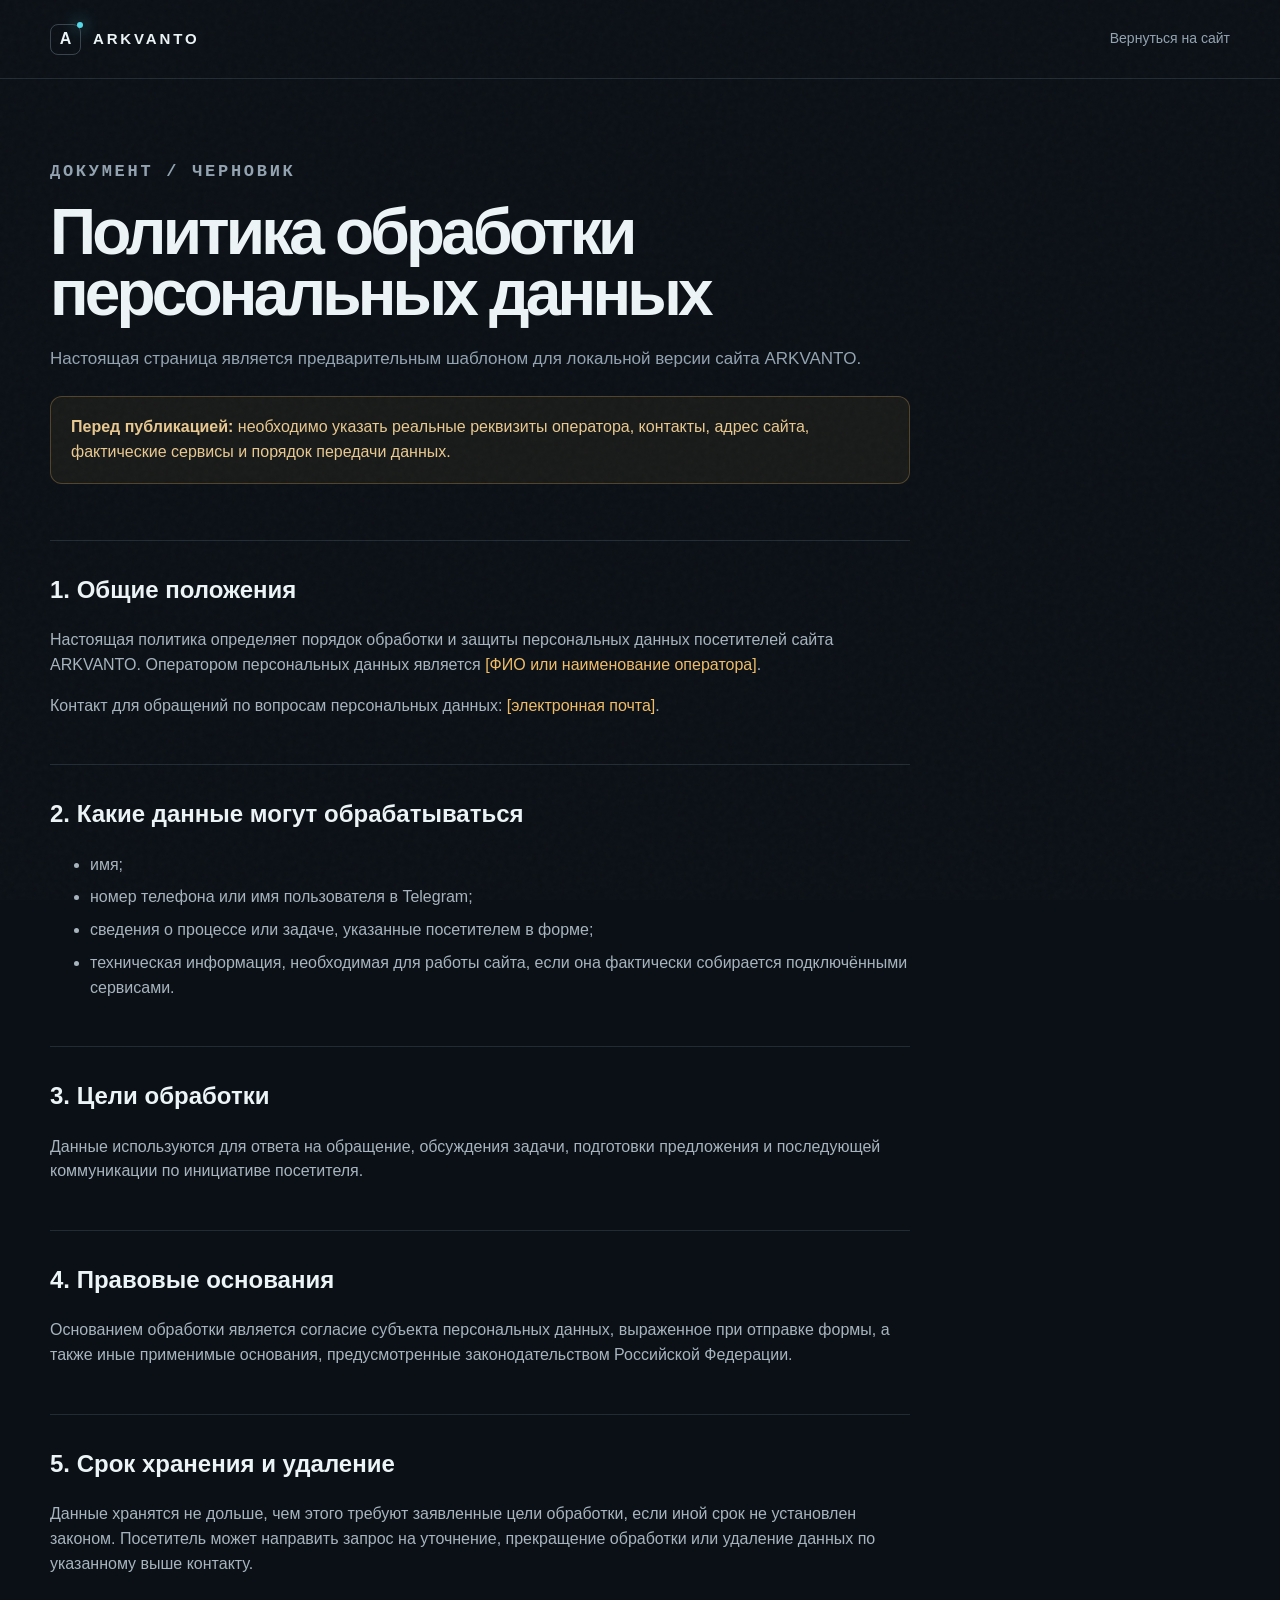
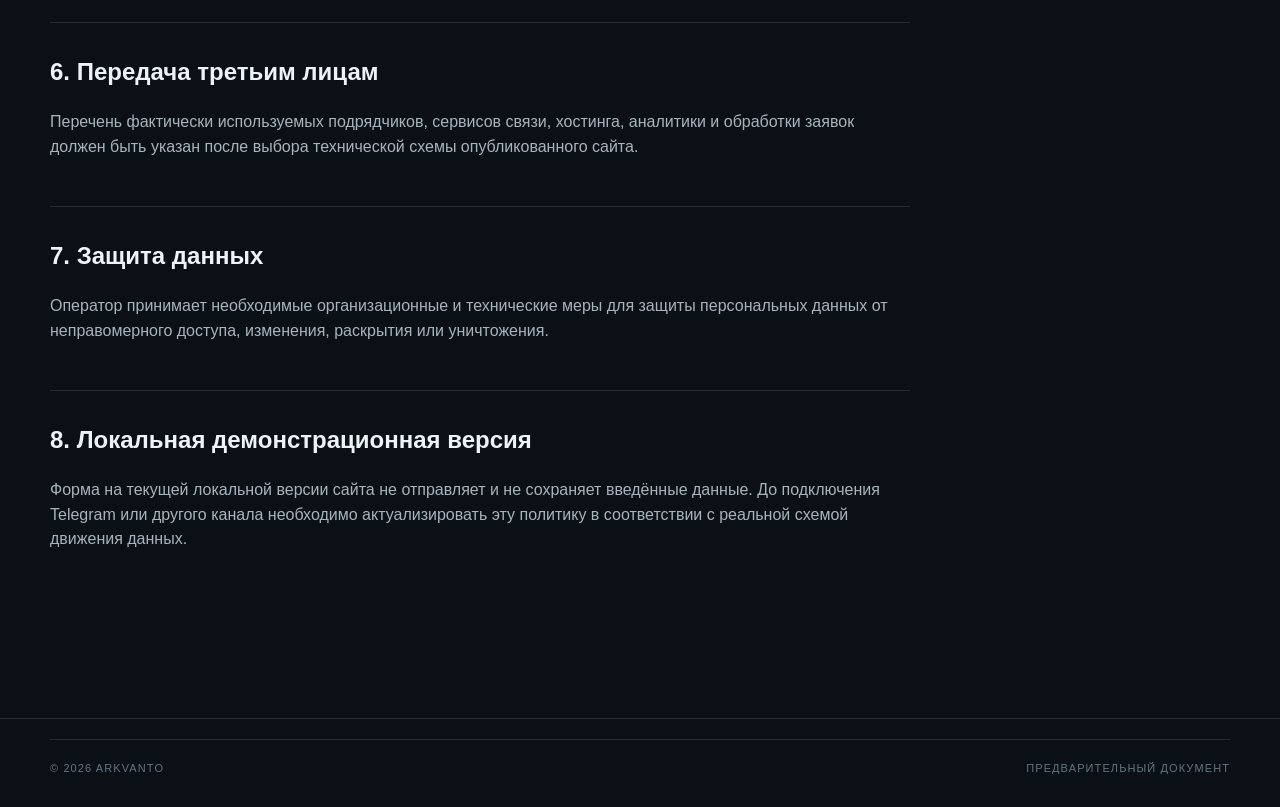
==== privacy.html @ 1da8898a "Publish ARKVANTO landing page" ====
<!doctype html>
<html lang="ru">
<head>
  <meta charset="utf-8">
  <meta name="viewport" content="width=device-width, initial-scale=1">
  <meta name="robots" content="noindex">
  <meta name="theme-color" content="#090d12">
  <title>Политика обработки персональных данных — ARKVANTO</title>
  <link rel="icon" type="image/svg+xml" href="favicon.svg">
  <link rel="stylesheet" href="styles.css">
</head>
<body class="privacy-page">
  <header class="privacy-header">
    <div class="shell header-inner">
      <a class="brand" href="index.html" aria-label="ARKVANTO — вернуться на главную">
        <span class="brand-mark" aria-hidden="true"><span>A</span><i></i></span>
        <span class="brand-name">ARKVANTO</span>
      </a>
      <a class="back-link" href="index.html">Вернуться на сайт</a>
    </div>
  </header>

  <main class="privacy-main">
    <div class="shell">
      <div class="privacy-intro">
        <p class="section-number">Документ / Черновик</p>
        <h1>Политика обработки персональных данных</h1>
        <p>Настоящая страница является предварительным шаблоном для локальной версии сайта ARKVANTO.</p>
        <div class="draft-notice"><strong>Перед публикацией:</strong> необходимо указать реальные реквизиты оператора, контакты, адрес сайта, фактические сервисы и порядок передачи данных.</div>
      </div>

      <article class="policy">
        <section>
          <h2>1. Общие положения</h2>
          <p>Настоящая политика определяет порядок обработки и защиты персональных данных посетителей сайта ARKVANTO. Оператором персональных данных является <span class="placeholder">[ФИО или наименование оператора]</span>.</p>
          <p>Контакт для обращений по вопросам персональных данных: <span class="placeholder">[электронная почта]</span>.</p>
        </section>
        <section>
          <h2>2. Какие данные могут обрабатываться</h2>
          <ul>
            <li>имя;</li>
            <li>номер телефона или имя пользователя в Telegram;</li>
            <li>сведения о процессе или задаче, указанные посетителем в форме;</li>
            <li>техническая информация, необходимая для работы сайта, если она фактически собирается подключёнными сервисами.</li>
          </ul>
        </section>
        <section>
          <h2>3. Цели обработки</h2>
          <p>Данные используются для ответа на обращение, обсуждения задачи, подготовки предложения и последующей коммуникации по инициативе посетителя.</p>
        </section>
        <section>
          <h2>4. Правовые основания</h2>
          <p>Основанием обработки является согласие субъекта персональных данных, выраженное при отправке формы, а также иные применимые основания, предусмотренные законодательством Российской Федерации.</p>
        </section>
        <section>
          <h2>5. Срок хранения и удаление</h2>
          <p>Данные хранятся не дольше, чем этого требуют заявленные цели обработки, если иной срок не установлен законом. Посетитель может направить запрос на уточнение, прекращение обработки или удаление данных по указанному выше контакту.</p>
        </section>
        <section>
          <h2>6. Передача третьим лицам</h2>
          <p>Перечень фактически используемых подрядчиков, сервисов связи, хостинга, аналитики и обработки заявок должен быть указан после выбора технической схемы опубликованного сайта.</p>
        </section>
        <section>
          <h2>7. Защита данных</h2>
          <p>Оператор принимает необходимые организационные и технические меры для защиты персональных данных от неправомерного доступа, изменения, раскрытия или уничтожения.</p>
        </section>
        <section>
          <h2>8. Локальная демонстрационная версия</h2>
          <p>Форма на текущей локальной версии сайта не отправляет и не сохраняет введённые данные. До подключения Telegram или другого канала необходимо актуализировать эту политику в соответствии с реальной схемой движения данных.</p>
        </section>
      </article>
    </div>
  </main>

  <footer class="site-footer">
    <div class="shell footer-bottom"><span>© <span data-year></span> ARKVANTO</span><span>Предварительный документ</span></div>
  </footer>
  <script src="script.js"></script>
</body>
</html>
---- styles.css ----
:root {
  color-scheme: dark;
  --bg: #090d12;
  --bg-soft: #0d131a;
  --panel: #111923;
  --panel-2: #151f2a;
  --line: rgba(185, 211, 226, 0.14);
  --line-strong: rgba(185, 211, 226, 0.26);
  --text: #edf4f7;
  --muted: #93a3b1;
  --muted-2: #637482;
  --accent: #55d9e7;
  --accent-2: #4d78ff;
  --danger: #ff8a80;
  --shell: min(1180px, calc(100% - 48px));
  --radius: 22px;
  --shadow: 0 28px 80px rgba(0, 0, 0, 0.36);
}

* { box-sizing: border-box; }
html { scroll-behavior: smooth; }
body {
  margin: 0;
  min-width: 320px;
  overflow-x: hidden;
  background: var(--bg);
  color: var(--text);
  font-family: Inter, Manrope, "Segoe UI", Arial, sans-serif;
  font-size: 16px;
  line-height: 1.55;
  -webkit-font-smoothing: antialiased;
}
body::before {
  content: "";
  position: fixed;
  inset: 0;
  pointer-events: none;
  z-index: 50;
  opacity: .035;
  background-image: url("data:image/svg+xml,%3Csvg viewBox='0 0 180 180' xmlns='http://www.w3.org/2000/svg'%3E%3Cfilter id='n'%3E%3CfeTurbulence type='fractalNoise' baseFrequency='.9' numOctaves='4' stitchTiles='stitch'/%3E%3C/filter%3E%3Crect width='100%25' height='100%25' filter='url(%23n)' opacity='.8'/%3E%3C/svg%3E");
}
a { color: inherit; text-decoration: none; }
button, input, textarea { font: inherit; }
button, a { -webkit-tap-highlight-color: transparent; }
button { color: inherit; }
.shell { width: var(--shell); margin-inline: auto; }
.section { padding: 124px 0; }
.sr-only { position: absolute; width: 1px; height: 1px; padding: 0; margin: -1px; overflow: hidden; clip: rect(0,0,0,0); white-space: nowrap; border: 0; }
.skip-link { position: fixed; top: 10px; left: 10px; z-index: 100; padding: 10px 14px; color: #061014; background: var(--accent); transform: translateY(-140%); transition: transform .2s; }
.skip-link:focus { transform: translateY(0); }

.site-header { position: fixed; top: 0; z-index: 40; width: 100%; transition: background .25s, border-color .25s, backdrop-filter .25s; border-bottom: 1px solid transparent; }
.site-header.is-scrolled { background: rgba(9,13,18,.78); border-color: var(--line); backdrop-filter: blur(18px); }
.header-inner { min-height: 78px; display: grid; grid-template-columns: 1fr auto 1fr; align-items: center; gap: 30px; }
.brand { display: inline-flex; align-items: center; gap: 12px; width: fit-content; }
.brand-mark { width: 31px; height: 31px; display: grid; place-items: center; position: relative; border: 1px solid var(--line-strong); border-radius: 8px; color: var(--text); font-size: 16px; font-weight: 700; }
.brand-mark i { position: absolute; width: 6px; height: 6px; top: -3px; right: -3px; border-radius: 50%; background: var(--accent); box-shadow: 0 0 16px var(--accent); }
.brand-name { font-weight: 760; font-size: 15px; letter-spacing: .19em; }
.main-nav { display: flex; gap: 30px; color: #bdc8d0; font-size: 14px; }
.main-nav a { transition: color .2s; }
.main-nav a:hover, .main-nav a:focus-visible { color: var(--accent); }
.header-cta { justify-self: end; }
.menu-toggle { display: none; border: 0; background: none; padding: 8px; }

.button { min-height: 48px; padding: 0 21px; display: inline-flex; align-items: center; justify-content: center; border: 1px solid transparent; border-radius: 10px; font-weight: 700; font-size: 14px; cursor: pointer; transition: transform .2s, border-color .2s, background .2s, box-shadow .2s; }
.button:hover { transform: translateY(-2px); }
.button:focus-visible, .flow-step:focus-visible, .route-tab:focus-visible, input:focus-visible, textarea:focus-visible { outline: 2px solid var(--accent); outline-offset: 3px; }
.button-primary { color: #051012; background: var(--accent); box-shadow: 0 12px 36px rgba(85,217,231,.14); }
.button-primary:hover { background: #78e4ed; box-shadow: 0 16px 42px rgba(85,217,231,.22); }
.button-quiet { border-color: var(--line-strong); background: rgba(255,255,255,.025); }
.button-quiet:hover { border-color: rgba(85,217,231,.55); }
.button-small { min-height: 40px; padding-inline: 16px; border-color: var(--line-strong); background: rgba(255,255,255,.03); }

.hero { position: relative; overflow: hidden; padding: 162px 0 0; min-height: 790px; background: radial-gradient(circle at 80% 20%, rgba(47,103,255,.13), transparent 34%), radial-gradient(circle at 47% 52%, rgba(85,217,231,.05), transparent 35%); }
.hero::after { content: ""; position: absolute; width: 480px; height: 480px; right: -290px; top: 190px; border: 1px solid rgba(85,217,231,.18); border-radius: 50%; box-shadow: 0 0 0 80px rgba(85,217,231,.012), 0 0 0 160px rgba(85,217,231,.008); }
.hero-grid { position: absolute; inset: 0; opacity: .32; background-image: linear-gradient(var(--line) 1px, transparent 1px), linear-gradient(90deg, var(--line) 1px, transparent 1px); background-size: 72px 72px; mask-image: linear-gradient(to bottom, #000 10%, transparent 89%); }
.hero-layout { position: relative; z-index: 2; display: grid; grid-template-columns: .95fr 1.05fr; align-items: center; gap: 72px; }
.hero-copy, .process-console { min-width: 0; }
.eyebrow { margin: 0 0 27px; display: flex; align-items: center; gap: 11px; color: var(--accent); text-transform: uppercase; letter-spacing: .16em; font-size: 12px; font-weight: 800; }
.eyebrow span { width: 24px; height: 1px; background: var(--accent); box-shadow: 0 0 10px var(--accent); }
h1, h2, h3, p { margin-top: 0; }
h1 { max-width: 680px; margin-bottom: 26px; font-size: clamp(3.6rem, 6vw, 6rem); font-weight: 650; letter-spacing: -.06em; line-height: .95; }
h1 em { color: var(--accent); font-style: normal; }
.hero-lead { max-width: 650px; margin-bottom: 31px; color: #b5c1ca; font-size: 18px; line-height: 1.7; }
.hero-actions { display: flex; flex-wrap: wrap; gap: 12px; margin-bottom: 18px; }
.hero-note { max-width: 510px; color: var(--muted-2); font-size: 13px; }

.process-console { position: relative; border: 1px solid var(--line-strong); border-radius: var(--radius); padding: 23px; background: linear-gradient(145deg, rgba(18,29,40,.96), rgba(11,17,24,.96)); box-shadow: var(--shadow); }
.process-console::before { content: ""; position: absolute; inset: 0; pointer-events: none; border-radius: inherit; background: linear-gradient(115deg, rgba(85,217,231,.06), transparent 25%, transparent 75%, rgba(77,120,255,.05)); }
.console-top { display: flex; align-items: center; justify-content: space-between; padding-bottom: 18px; border-bottom: 1px solid var(--line); }
.console-top div { display: grid; gap: 3px; }
.console-kicker, .card-code, .section-number, .case-label, .handoff-label { color: var(--muted-2); text-transform: uppercase; letter-spacing: .16em; font: 700 11px/1.2 "Cascadia Mono", Consolas, monospace; }
.console-top strong { font-size: 15px; }
.live-badge { display: inline-flex; gap: 8px; align-items: center; padding: 6px 9px; border: 1px solid rgba(85,217,231,.18); border-radius: 99px; color: #a9c9cc; font-size: 11px; }
.live-badge i { width: 6px; height: 6px; border-radius: 50%; background: var(--accent); box-shadow: 0 0 12px var(--accent); animation: pulse 2s infinite; }
.console-flow { position: relative; padding: 16px 0 10px; }
.flow-line { position: absolute; top: 43px; bottom: 37px; left: 28px; width: 1px; background: var(--line-strong); overflow: hidden; }
.flow-line span { display: block; width: 100%; height: 34%; background: linear-gradient(var(--accent), var(--accent-2)); animation: scan 3.5s ease-in-out infinite; }
.flow-step { position: relative; z-index: 2; width: 100%; min-height: 72px; display: grid; grid-template-columns: 39px 1fr auto; align-items: center; gap: 12px; padding: 9px 10px; border: 1px solid transparent; border-radius: 12px; background: transparent; text-align: left; cursor: pointer; transition: background .2s, border-color .2s; }
.flow-step:hover, .flow-step.is-active { background: rgba(255,255,255,.03); border-color: var(--line); }
.step-index { width: 36px; height: 36px; display: grid; place-items: center; border: 1px solid var(--line-strong); border-radius: 9px; background: var(--bg-soft); color: var(--muted); font: 700 11px "Cascadia Mono", Consolas, monospace; }
.flow-step.is-active .step-index { border-color: rgba(85,217,231,.48); color: var(--accent); box-shadow: 0 0 20px rgba(85,217,231,.1); }
.flow-step > span:nth-child(2) { display: grid; }
.flow-step strong { font-size: 13px; }
.flow-step small { color: var(--muted-2); font-size: 11px; }
.flow-step b { color: var(--muted); font-size: 10px; text-transform: uppercase; letter-spacing: .08em; }
.flow-step.is-active b { color: var(--accent); }
.console-detail { min-height: 71px; padding: 13px 15px; display: grid; grid-template-columns: 50px 1fr; gap: 10px; border-radius: 12px; background: #0a1016; border: 1px solid var(--line); }
.console-detail span { color: var(--accent); font: 700 10px/1.5 "Cascadia Mono", Consolas, monospace; text-transform: uppercase; }
.console-detail p { margin: 0; color: #a8b6c0; font-size: 12px; }
.trust-line { position: relative; z-index: 2; margin-top: 100px; padding: 24px 0 25px; display: flex; justify-content: space-between; border-top: 1px solid var(--line); color: var(--muted); font-size: 13px; }
.trust-line span::before { content: ""; display: inline-block; width: 5px; height: 5px; margin-right: 10px; vertical-align: 2px; border-radius: 50%; background: var(--accent); }

.split-heading { display: grid; grid-template-columns: .35fr 1fr; gap: 44px; align-items: start; margin-bottom: 62px; }
.split-heading h2, .sticky-heading h2 { max-width: 850px; margin-bottom: 22px; font-size: clamp(2.4rem, 4.1vw, 4.25rem); font-weight: 590; letter-spacing: -.05em; line-height: 1.05; }
h2 span { color: var(--accent); }
.split-heading > div > p { max-width: 675px; color: var(--muted); font-size: 17px; }
.section-number { padding-top: 13px; color: var(--accent); }

.problem { background: #0c1117; border-top: 1px solid var(--line); }
.loss-grid { display: grid; grid-template-columns: repeat(3, 1fr); gap: 14px; }
.loss-card { min-height: 320px; display: flex; flex-direction: column; padding: 26px; border: 1px solid var(--line); border-radius: 16px; background: linear-gradient(145deg, rgba(255,255,255,.025), rgba(255,255,255,.008)); }
.loss-card.featured { border-color: rgba(85,217,231,.26); background: linear-gradient(145deg, rgba(85,217,231,.06), rgba(255,255,255,.01)); }
.loss-icon { margin: auto 0 28px; color: var(--accent); font: 300 48px/1 "Cascadia Mono", Consolas, monospace; }
.loss-card h3 { margin-bottom: 11px; font-size: 21px; }
.loss-card p { margin: 0; color: var(--muted); font-size: 14px; }

.system { background: radial-gradient(circle at 10% 70%, rgba(77,120,255,.08), transparent 25%); }
.route-panel { padding: 10px; border: 1px solid var(--line); border-radius: 20px; background: var(--bg-soft); }
.route-tabs { display: inline-flex; gap: 3px; padding: 4px; border-radius: 10px; background: #070b0f; }
.route-tab { padding: 10px 15px; border: 0; border-radius: 7px; color: var(--muted); background: transparent; cursor: pointer; font-size: 13px; font-weight: 700; }
.route-tab.is-active { color: #081014; background: var(--accent); }
.route-visual { min-height: 268px; padding: 52px 30px; display: grid; grid-template-columns: 1fr 56px 1fr 56px 1fr 56px 1fr; align-items: center; }
.route-node { min-height: 126px; display: flex; flex-direction: column; justify-content: center; padding: 18px; border: 1px solid var(--line-strong); border-radius: 14px; background: #0a1016; }
.route-node span { margin-bottom: 14px; color: var(--muted-2); font: 700 10px "Cascadia Mono", Consolas, monospace; }
.route-node strong { margin-bottom: 4px; font-size: 15px; }
.route-node small { color: var(--muted); font-size: 12px; }
.route-node.accent { border-color: rgba(85,217,231,.48); box-shadow: inset 0 0 40px rgba(85,217,231,.04), 0 0 30px rgba(85,217,231,.04); }
.route-visual > i { height: 1px; background: linear-gradient(90deg, var(--line-strong), var(--accent)); position: relative; }
.route-visual > i::after { content: ""; position: absolute; right: -1px; top: -2px; width: 5px; height: 5px; border-radius: 50%; background: var(--accent); }
.handoff { display: grid; grid-template-columns: 100px 1fr auto; align-items: center; gap: 20px; padding: 18px 24px; border-radius: 13px; background: rgba(77,120,255,.07); border: 1px solid rgba(77,120,255,.16); }
.handoff strong { font-size: 13px; }
.handoff p { margin: 3px 0 0; color: var(--muted); font-size: 12px; }
.human-chip { padding: 7px 10px; border-radius: 99px; color: #bdc9ff; background: rgba(77,120,255,.16); font: 700 10px "Cascadia Mono", Consolas, monospace; text-transform: uppercase; }

.capabilities { border-block: 1px solid var(--line); background: #0c1218; }
.capability-layout { display: grid; grid-template-columns: .83fr 1.17fr; gap: 90px; align-items: start; }
.sticky-heading { position: sticky; top: 130px; }
.sticky-heading .section-number { margin-bottom: 38px; }
.sticky-heading p:last-child { max-width: 500px; color: var(--muted); }
.capability-list { border-top: 1px solid var(--line-strong); }
.capability-list article { min-height: 132px; display: grid; grid-template-columns: 70px 1fr; gap: 22px; align-items: center; border-bottom: 1px solid var(--line); transition: background .2s, padding .2s; }
.capability-list article:hover { padding-inline: 14px; background: rgba(255,255,255,.018); }
.capability-list article > span { color: var(--accent); font: 700 12px "Cascadia Mono", Consolas, monospace; }
.capability-list h3 { margin-bottom: 5px; font-size: 22px; }
.capability-list p { margin: 0; color: var(--muted); font-size: 14px; }

.pilot { padding-bottom: 56px; }
.pilot-card { display: grid; grid-template-columns: 1fr 1fr; gap: 90px; padding: 60px; border: 1px solid rgba(85,217,231,.23); border-radius: 24px; background: radial-gradient(circle at 6% 20%, rgba(85,217,231,.08), transparent 30%), linear-gradient(135deg, #101923, #0d131a); box-shadow: var(--shadow); }
.pilot-copy h2 { max-width: 520px; margin: 36px 0 20px; font-size: clamp(2.25rem, 3.5vw, 3.7rem); letter-spacing: -.05em; line-height: 1.06; }
.pilot-copy > p:not(.section-number) { max-width: 510px; color: var(--muted); }
.text-link { display: inline-flex; gap: 8px; margin-top: 22px; color: var(--accent); font-weight: 750; }
.pilot-steps { margin: 0; padding: 0; list-style: none; border-top: 1px solid var(--line); }
.pilot-steps li { min-height: 105px; display: grid; grid-template-columns: 40px 1fr; gap: 18px; align-items: center; border-bottom: 1px solid var(--line); }
.pilot-steps li > span { width: 31px; height: 31px; display: grid; place-items: center; border: 1px solid var(--line-strong); border-radius: 50%; color: var(--accent); font: 700 11px "Cascadia Mono", Consolas, monospace; }
.pilot-steps li div { display: grid; }
.pilot-steps small { margin-top: 3px; color: var(--muted); }

.metrics { padding-top: 80px; }
.metric-grid { display: grid; grid-template-columns: repeat(4, 1fr); gap: 12px; }
.metric-grid article { min-height: 235px; padding: 23px; border: 1px solid var(--line); border-radius: 15px; background: rgba(255,255,255,.018); }
.metric-mark { display: grid; place-items: center; width: 48px; height: 48px; margin-bottom: 54px; border: 1px solid rgba(85,217,231,.28); border-radius: 12px; color: var(--accent); font: 700 13px "Cascadia Mono", Consolas, monospace; }
.metric-grid h3 { margin-bottom: 9px; font-size: 17px; }
.metric-grid p { margin: 0; color: var(--muted); font-size: 13px; }
.case-placeholder { margin-top: 22px; padding: 25px; display: grid; grid-template-columns: 160px 1fr 36px 1fr 36px 1fr; gap: 17px; align-items: center; border: 1px dashed var(--line-strong); border-radius: 15px; background: rgba(255,255,255,.012); }
.case-placeholder div:not(.case-label) { display: grid; gap: 5px; }
.case-placeholder div span { color: var(--accent); font: 700 10px "Cascadia Mono", Consolas, monospace; text-transform: uppercase; }
.case-placeholder strong { font-size: 12px; font-weight: 600; }
.case-placeholder i { height: 1px; background: var(--line-strong); }

.contact { padding-top: 70px; }
.contact-panel { display: grid; grid-template-columns: .92fr 1.08fr; gap: 80px; padding: 65px; border-radius: 25px; background: var(--text); color: #0b1116; overflow: hidden; }
.contact-copy { position: relative; }
.contact-copy .eyebrow { color: #167d88; }
.contact-copy .eyebrow span { background: #167d88; box-shadow: none; }
.contact-copy h2 { margin: 45px 0 20px; font-size: clamp(2.3rem, 3.8vw, 4rem); letter-spacing: -.055em; line-height: 1.03; }
.contact-copy > p:not(.eyebrow) { max-width: 530px; color: #52616b; }
.contact-route { margin-top: 65px; display: flex; align-items: center; }
.contact-route span, .contact-route b { width: 12px; height: 12px; border-radius: 50%; background: #15242d; }
.contact-route b { background: #149daa; box-shadow: 0 0 0 6px rgba(20,157,170,.13); }
.contact-route i { width: 54px; height: 1px; background: #aab5ba; }
.contact-form { padding: 30px; border-radius: 17px; background: #dfe7ea; }
.form-row { display: grid; grid-template-columns: 1fr 1fr; gap: 12px; }
.contact-form label:not(.consent) { display: grid; gap: 8px; margin-bottom: 16px; color: #34444d; font-size: 12px; font-weight: 750; }
.contact-form input[type="text"], .contact-form textarea { width: 100%; padding: 14px; border: 1px solid #b9c6cc; border-radius: 9px; color: #0b1116; background: #f5f8f9; outline: none; resize: vertical; }
.contact-form input::placeholder, .contact-form textarea::placeholder { color: #829099; }
.contact-form input.is-invalid, .contact-form textarea.is-invalid { border-color: #bc392f; }
.consent { display: flex; gap: 10px; align-items: flex-start; margin: 4px 0 0; color: #54636b; font-size: 12px; font-weight: 500; }
.consent input { width: 17px; height: 17px; margin-top: 1px; accent-color: #138c98; }
.consent a { color: #0c707a; text-decoration: underline; text-underline-offset: 2px; }
.field-error { min-height: 0; color: #a92d25; font-size: 11px; font-weight: 500; }
.consent-error { display: block; margin: 3px 0 6px 27px; }
.form-submit { width: 100%; margin-top: 10px; color: white; background: #0d171d; box-shadow: none; }
.form-submit:hover { background: #16262f; box-shadow: none; }
.form-status { margin: 12px 0 0; color: #687780; text-align: center; font-size: 11px; }
.form-status.is-success { color: #0b7471; font-weight: 700; }

.site-footer { padding: 20px 0 30px; border-top: 1px solid var(--line); }
.footer-top { min-height: 170px; display: grid; grid-template-columns: 1fr 1fr 1fr; align-items: center; gap: 40px; }
.footer-top > p { margin: 0; color: #b4c0c8; font-size: 20px; line-height: 1.35; }
.footer-links { justify-self: end; display: grid; gap: 8px; color: var(--muted); font-size: 13px; }
.footer-links a:hover { color: var(--accent); }
.footer-bottom { padding-top: 20px; display: flex; justify-content: space-between; border-top: 1px solid var(--line); color: var(--muted-2); font-size: 11px; text-transform: uppercase; letter-spacing: .1em; }

.privacy-page { min-height: 100vh; background: #0b1016; }
.privacy-header { border-bottom: 1px solid var(--line); }
.privacy-header .header-inner { display: flex; justify-content: space-between; }
.back-link { color: var(--muted); font-size: 14px; }
.back-link:hover { color: var(--accent); }
.privacy-main { padding: 70px 0 120px; }
.privacy-intro { max-width: 860px; margin-bottom: 56px; }
.privacy-intro h1 { margin: 20px 0 22px; font-size: clamp(2.8rem, 5vw, 5rem); }
.privacy-intro p { color: var(--muted); font-size: 17px; }
.draft-notice { margin: 24px 0; padding: 18px 20px; border: 1px solid rgba(255,190,92,.25); border-radius: 12px; color: #e9c991; background: rgba(255,190,92,.055); }
.policy { max-width: 860px; }
.policy section { padding: 30px 0; border-top: 1px solid var(--line); }
.policy h2 { font-size: 24px; }
.policy p, .policy li { color: #a7b4bd; }
.policy li + li { margin-top: 8px; }
.placeholder { color: #f0bd68; }

.reveal { opacity: 0; transform: translateY(18px); transition: opacity .7s ease, transform .7s ease; }
.reveal.is-visible { opacity: 1; transform: translateY(0); }
@keyframes pulse { 50% { opacity: .35; } }
@keyframes scan { 0%,100% { transform: translateY(-100%); } 50% { transform: translateY(280%); } }

@media (max-width: 1000px) {
  :root { --shell: min(100% - 36px, 900px); }
  .header-inner { grid-template-columns: 1fr auto; }
  .main-nav { position: fixed; top: 70px; left: 18px; right: 18px; display: none; padding: 18px; flex-direction: column; gap: 16px; border: 1px solid var(--line-strong); border-radius: 14px; background: rgba(12,18,24,.98); box-shadow: var(--shadow); }
  .main-nav.is-open { display: flex; }
  .menu-toggle { display: grid; gap: 4px; justify-self: end; }
  .menu-toggle span:not(.sr-only) { display: block; width: 23px; height: 2px; background: var(--text); }
  .header-cta { display: none; }
  .hero { padding-top: 135px; }
  .hero-layout { grid-template-columns: 1fr; gap: 60px; }
  .hero-copy { max-width: 760px; }
  .process-console { max-width: 700px; }
  .trust-line { margin-top: 70px; }
  .loss-grid { grid-template-columns: 1fr; }
  .loss-card { min-height: 235px; }
  .route-visual { padding-inline: 10px; grid-template-columns: 1fr 25px 1fr 25px 1fr 25px 1fr; }
  .capability-layout { grid-template-columns: 1fr; gap: 50px; }
  .sticky-heading { position: static; }
  .pilot-card { gap: 50px; padding: 45px; }
  .metric-grid { grid-template-columns: 1fr 1fr; }
  .case-placeholder { grid-template-columns: 1fr; }
  .case-placeholder i { display: none; }
  .contact-panel { grid-template-columns: 1fr; gap: 50px; }
}

@media (max-width: 720px) {
  :root { --shell: calc(100% - 28px); --radius: 17px; }
  .section { padding: 84px 0; }
  .site-header .header-inner { min-height: 66px; }
  .brand-name { font-size: 13px; }
  .hero { min-height: auto; padding-top: 118px; }
  h1 { font-size: clamp(2.65rem, 13vw, 4rem); overflow-wrap: anywhere; }
  .hero-lead { font-size: 16px; }
  .hero-actions .button { width: 100%; }
  .process-console { padding: 14px; }
  .console-top { align-items: flex-start; }
  .live-badge { font-size: 0; }
  .live-badge i { margin: 2px; }
  .flow-step { grid-template-columns: 39px 1fr; }
  .flow-step b { display: none; }
  .console-detail { grid-template-columns: 1fr; }
  .trust-line { flex-direction: column; gap: 13px; }
  .split-heading { grid-template-columns: 1fr; gap: 20px; margin-bottom: 42px; }
  .section-number { padding-top: 0; }
  .split-heading h2, .sticky-heading h2 { font-size: clamp(2.25rem, 11vw, 3.25rem); }
  .route-tabs { width: 100%; }
  .route-tab { flex: 1; padding-inline: 8px; font-size: 11px; }
  .route-visual { grid-template-columns: 1fr; gap: 10px; padding: 30px 8px; }
  .route-node { min-height: 104px; }
  .route-visual > i { width: 1px; height: 18px; justify-self: center; background: linear-gradient(var(--line-strong), var(--accent)); }
  .route-visual > i::after { top: auto; bottom: -1px; right: -2px; }
  .handoff { grid-template-columns: 1fr; gap: 10px; padding: 17px; }
  .human-chip { justify-self: start; }
  .capability-list article { grid-template-columns: 48px 1fr; }
  .pilot-card { grid-template-columns: 1fr; padding: 28px 21px; border-radius: 18px; }
  .pilot-copy h2 { margin-top: 28px; }
  .metric-grid { grid-template-columns: 1fr; }
  .metric-grid article { min-height: 205px; }
  .contact-panel { padding: 35px 18px; border-radius: 18px; }
  .contact-copy h2 { margin-top: 32px; }
  .contact-route { margin-top: 38px; }
  .contact-form { padding: 20px 14px; }
  .form-row { grid-template-columns: 1fr; gap: 0; }
  .footer-top { grid-template-columns: 1fr; padding-block: 55px; }
  .footer-links { justify-self: start; }
  .footer-bottom { flex-direction: column; gap: 8px; }
}

@media (prefers-reduced-motion: reduce) {
  html { scroll-behavior: auto; }
  *, *::before, *::after { animation-duration: .01ms !important; animation-iteration-count: 1 !important; transition-duration: .01ms !important; }
  .reveal { opacity: 1; transform: none; }
}
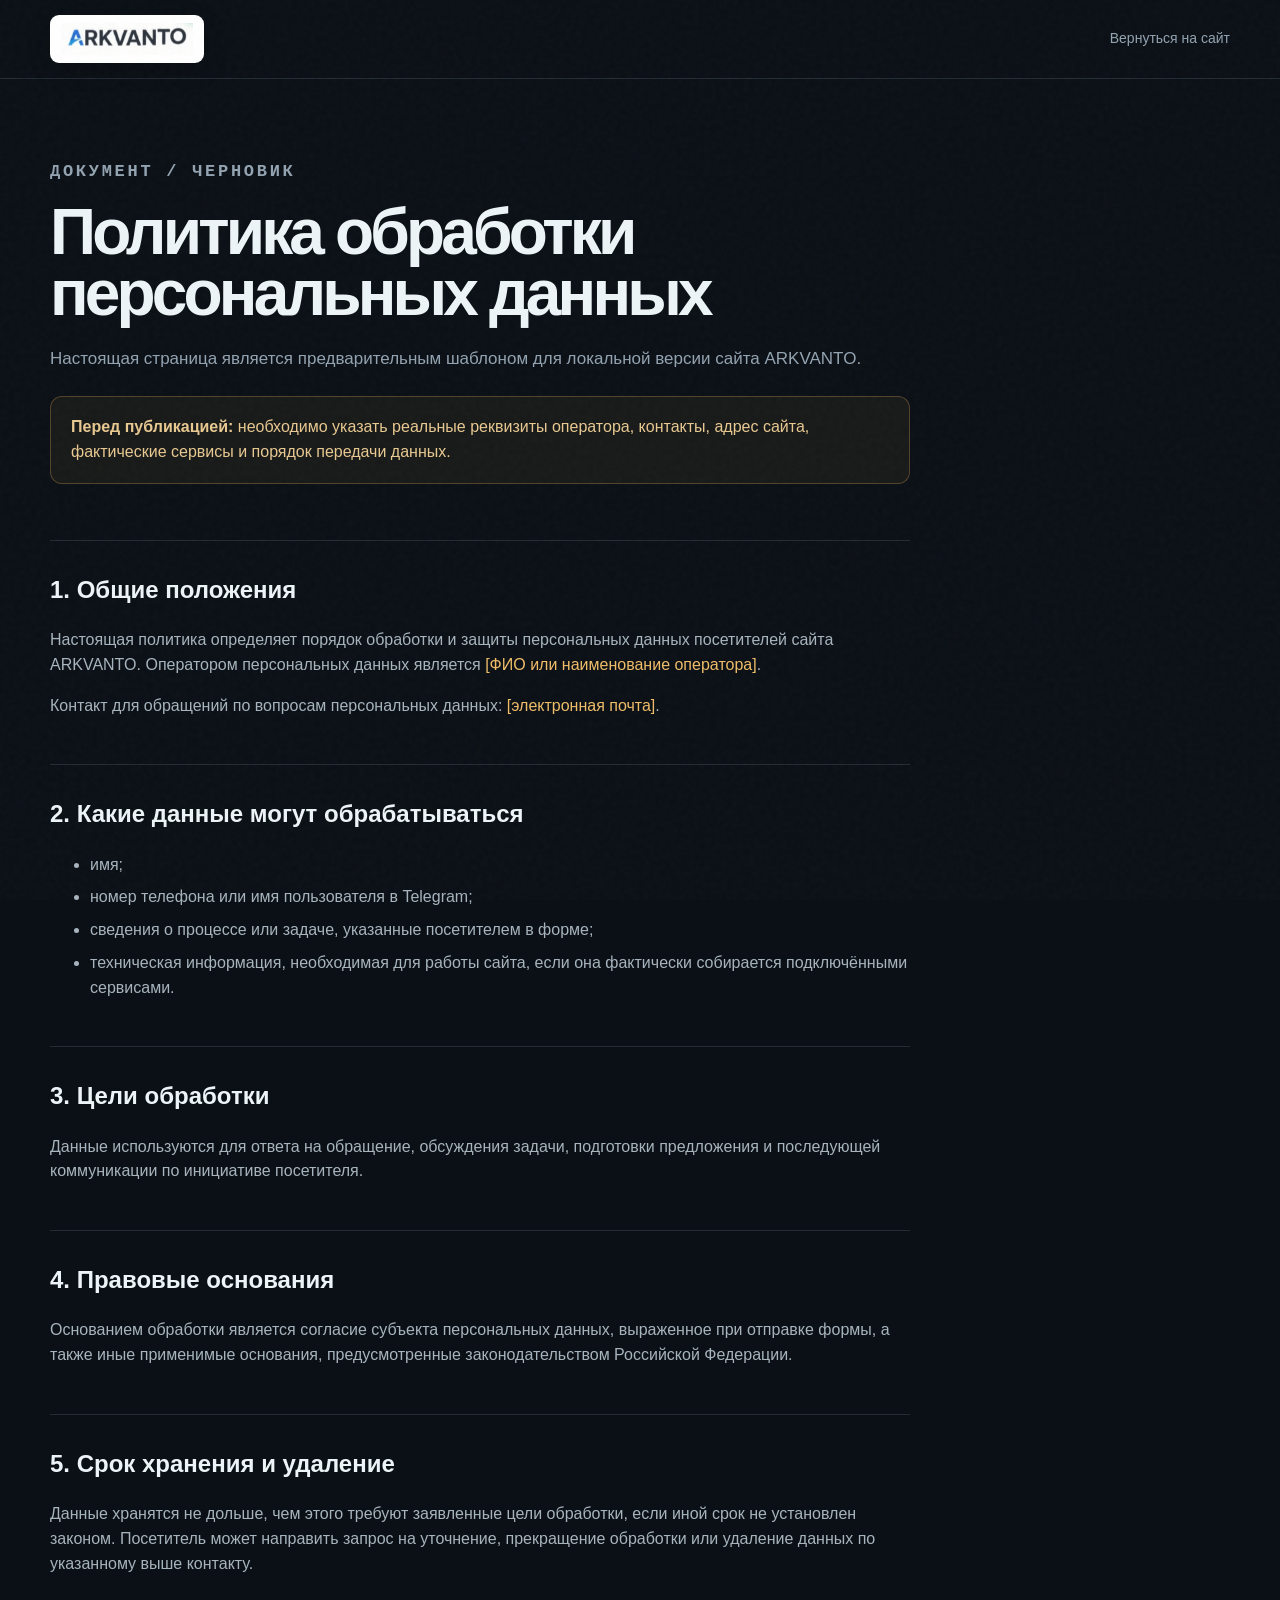
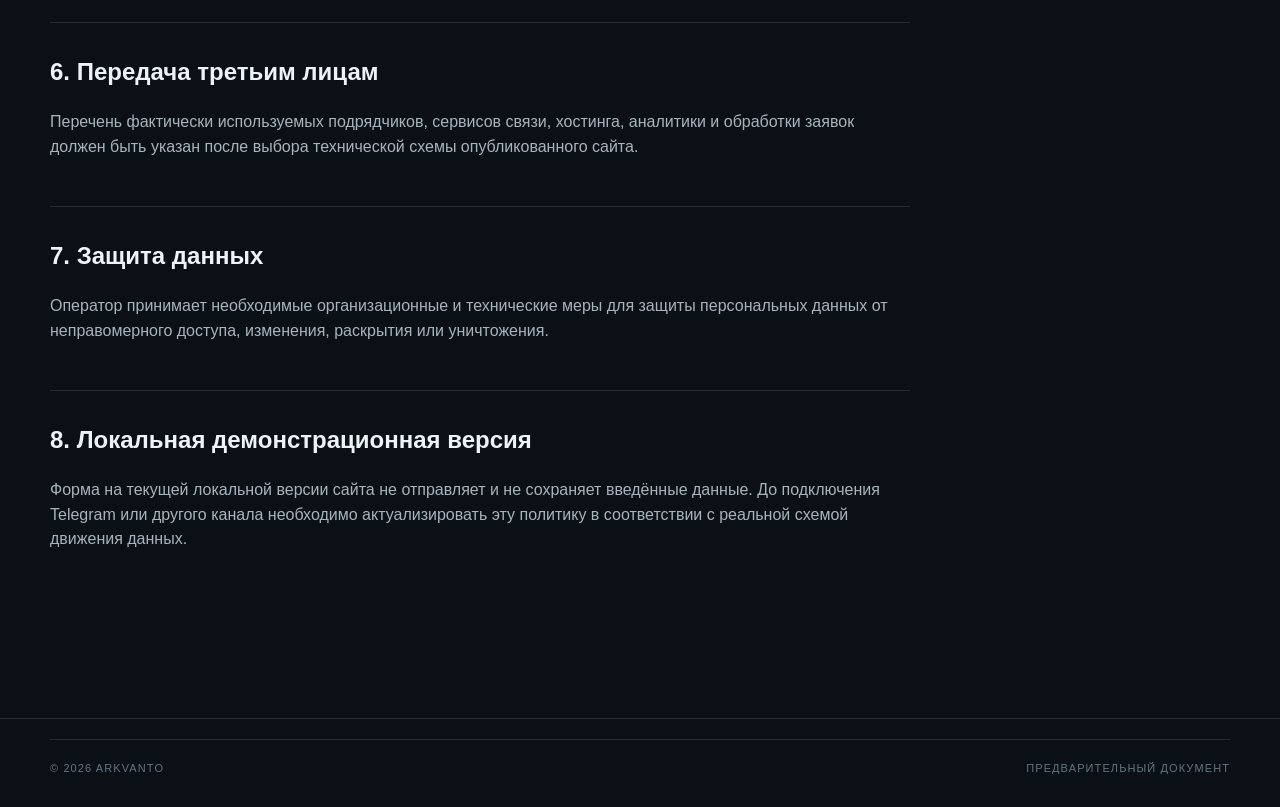
==== commit 8c734c61: "Add official ARKVANTO logo" ====
--- a/privacy.html
+++ b/privacy.html
@@ -13,8 +13,7 @@
   <header class="privacy-header">
     <div class="shell header-inner">
       <a class="brand" href="index.html" aria-label="ARKVANTO — вернуться на главную">
-        <span class="brand-mark" aria-hidden="true"><span>A</span><i></i></span>
-        <span class="brand-name">ARKVANTO</span>
+        <img class="brand-logo" src="arkvanto-logo.png" alt="ARKVANTO" width="196" height="47">
       </a>
       <a class="back-link" href="index.html">Вернуться на сайт</a>
     </div>
--- a/styles.css
+++ b/styles.css
@@ -52,10 +52,8 @@
 .site-header { position: fixed; top: 0; z-index: 40; width: 100%; transition: background .25s, border-color .25s, backdrop-filter .25s; border-bottom: 1px solid transparent; }
 .site-header.is-scrolled { background: rgba(9,13,18,.78); border-color: var(--line); backdrop-filter: blur(18px); }
 .header-inner { min-height: 78px; display: grid; grid-template-columns: 1fr auto 1fr; align-items: center; gap: 30px; }
-.brand { display: inline-flex; align-items: center; gap: 12px; width: fit-content; }
-.brand-mark { width: 31px; height: 31px; display: grid; place-items: center; position: relative; border: 1px solid var(--line-strong); border-radius: 8px; color: var(--text); font-size: 16px; font-weight: 700; }
-.brand-mark i { position: absolute; width: 6px; height: 6px; top: -3px; right: -3px; border-radius: 50%; background: var(--accent); box-shadow: 0 0 16px var(--accent); }
-.brand-name { font-weight: 760; font-size: 15px; letter-spacing: .19em; }
+.brand { display: inline-flex; align-items: center; width: fit-content; }
+.brand-logo { display: block; width: 154px; height: auto; padding: 7px 10px; border: 1px solid rgba(255,255,255,.18); border-radius: 9px; background: #fff; box-shadow: 0 7px 24px rgba(0,0,0,.14); }
 .main-nav { display: flex; gap: 30px; color: #bdc8d0; font-size: 14px; }
 .main-nav a { transition: color .2s; }
 .main-nav a:hover, .main-nav a:focus-visible { color: var(--accent); }
@@ -263,7 +261,7 @@
   :root { --shell: calc(100% - 28px); --radius: 17px; }
   .section { padding: 84px 0; }
   .site-header .header-inner { min-height: 66px; }
-  .brand-name { font-size: 13px; }
+  .brand-logo { width: 138px; padding: 6px 9px; border-radius: 8px; }
   .hero { min-height: auto; padding-top: 118px; }
   h1 { font-size: clamp(2.65rem, 13vw, 4rem); overflow-wrap: anywhere; }
   .hero-lead { font-size: 16px; }
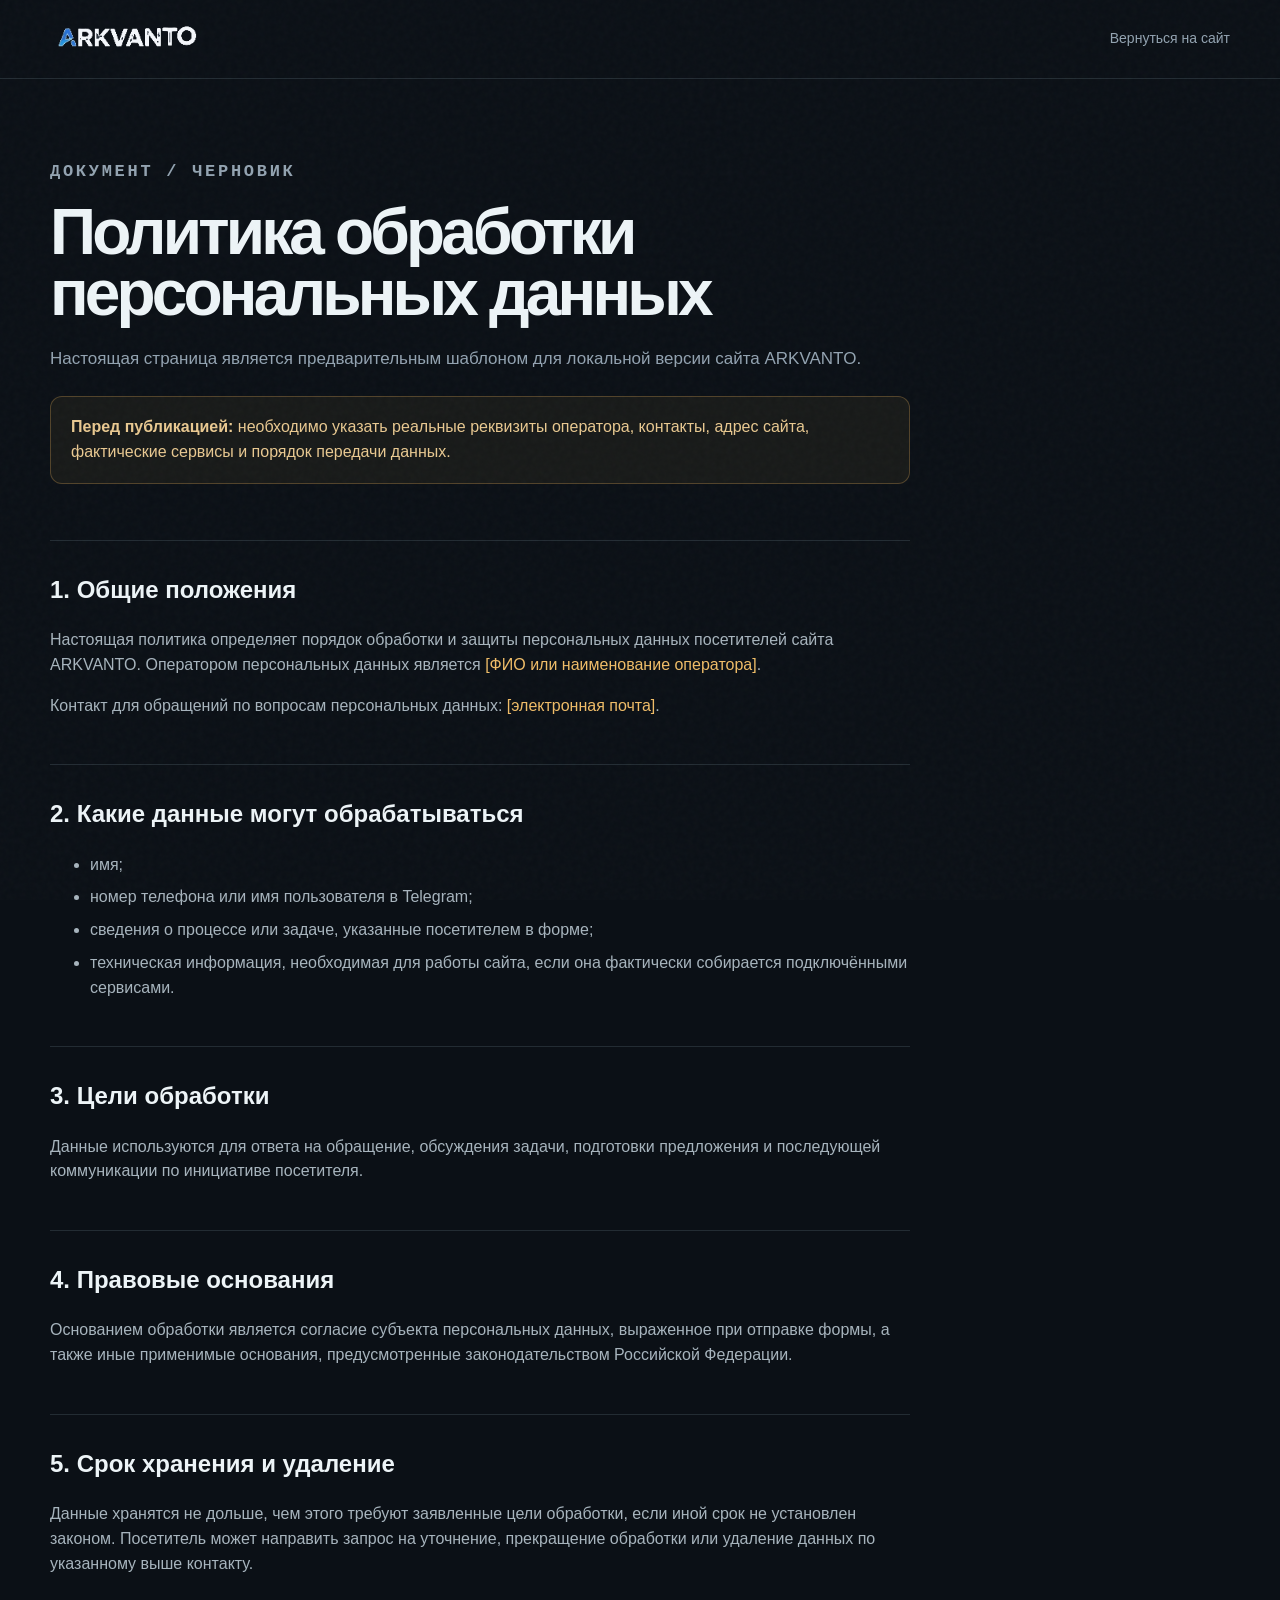
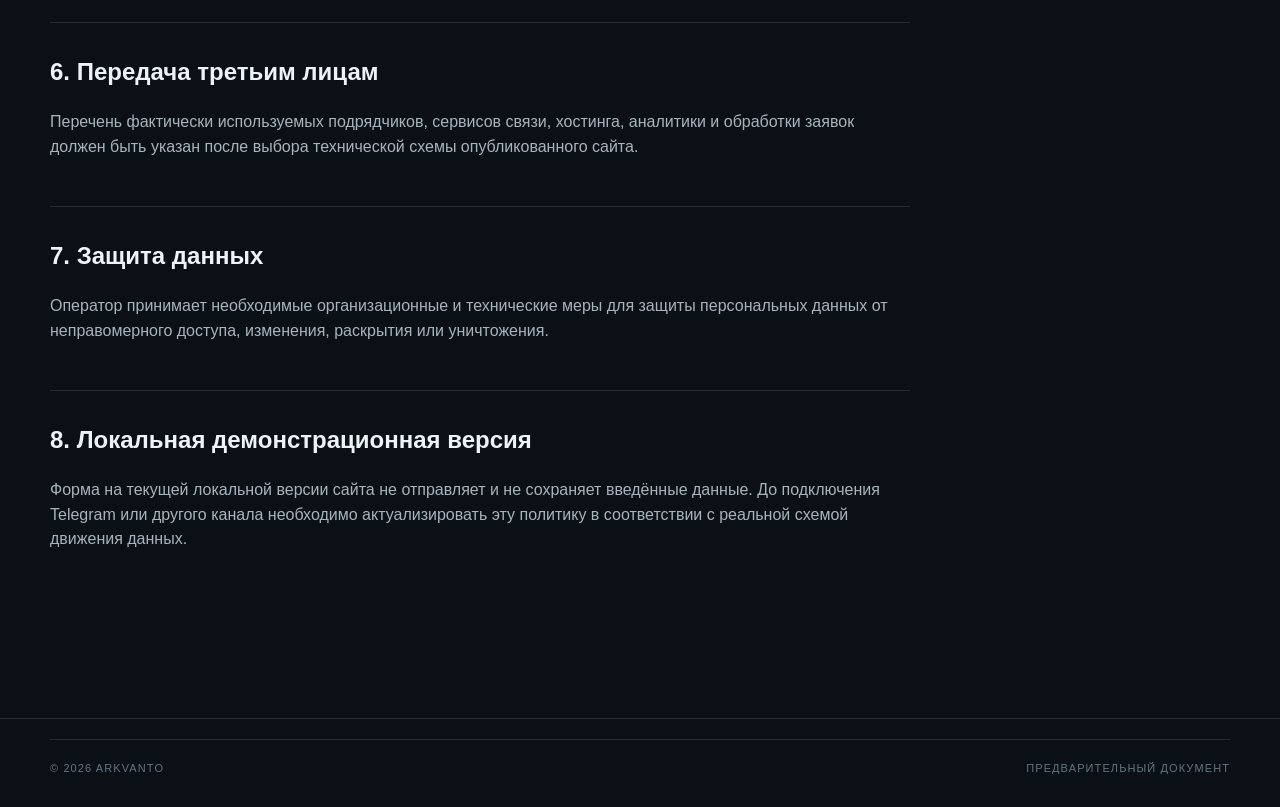
==== commit ca360025: "Add transparent logo for dark background" ====
--- a/privacy.html
+++ b/privacy.html
@@ -13,7 +13,7 @@
   <header class="privacy-header">
     <div class="shell header-inner">
       <a class="brand" href="index.html" aria-label="ARKVANTO — вернуться на главную">
-        <img class="brand-logo" src="arkvanto-logo.png" alt="ARKVANTO" width="196" height="47">
+        <img class="brand-logo" src="arkvanto-logo-dark.png" alt="ARKVANTO" width="196" height="47">
       </a>
       <a class="back-link" href="index.html">Вернуться на сайт</a>
     </div>
--- a/styles.css
+++ b/styles.css
@@ -53,7 +53,7 @@
 .site-header.is-scrolled { background: rgba(9,13,18,.78); border-color: var(--line); backdrop-filter: blur(18px); }
 .header-inner { min-height: 78px; display: grid; grid-template-columns: 1fr auto 1fr; align-items: center; gap: 30px; }
 .brand { display: inline-flex; align-items: center; width: fit-content; }
-.brand-logo { display: block; width: 154px; height: auto; padding: 7px 10px; border: 1px solid rgba(255,255,255,.18); border-radius: 9px; background: #fff; box-shadow: 0 7px 24px rgba(0,0,0,.14); }
+.brand-logo { display: block; width: 154px; height: auto; }
 .main-nav { display: flex; gap: 30px; color: #bdc8d0; font-size: 14px; }
 .main-nav a { transition: color .2s; }
 .main-nav a:hover, .main-nav a:focus-visible { color: var(--accent); }
@@ -261,7 +261,7 @@
   :root { --shell: calc(100% - 28px); --radius: 17px; }
   .section { padding: 84px 0; }
   .site-header .header-inner { min-height: 66px; }
-  .brand-logo { width: 138px; padding: 6px 9px; border-radius: 8px; }
+  .brand-logo { width: 138px; }
   .hero { min-height: auto; padding-top: 118px; }
   h1 { font-size: clamp(2.65rem, 13vw, 4rem); overflow-wrap: anywhere; }
   .hero-lead { font-size: 16px; }
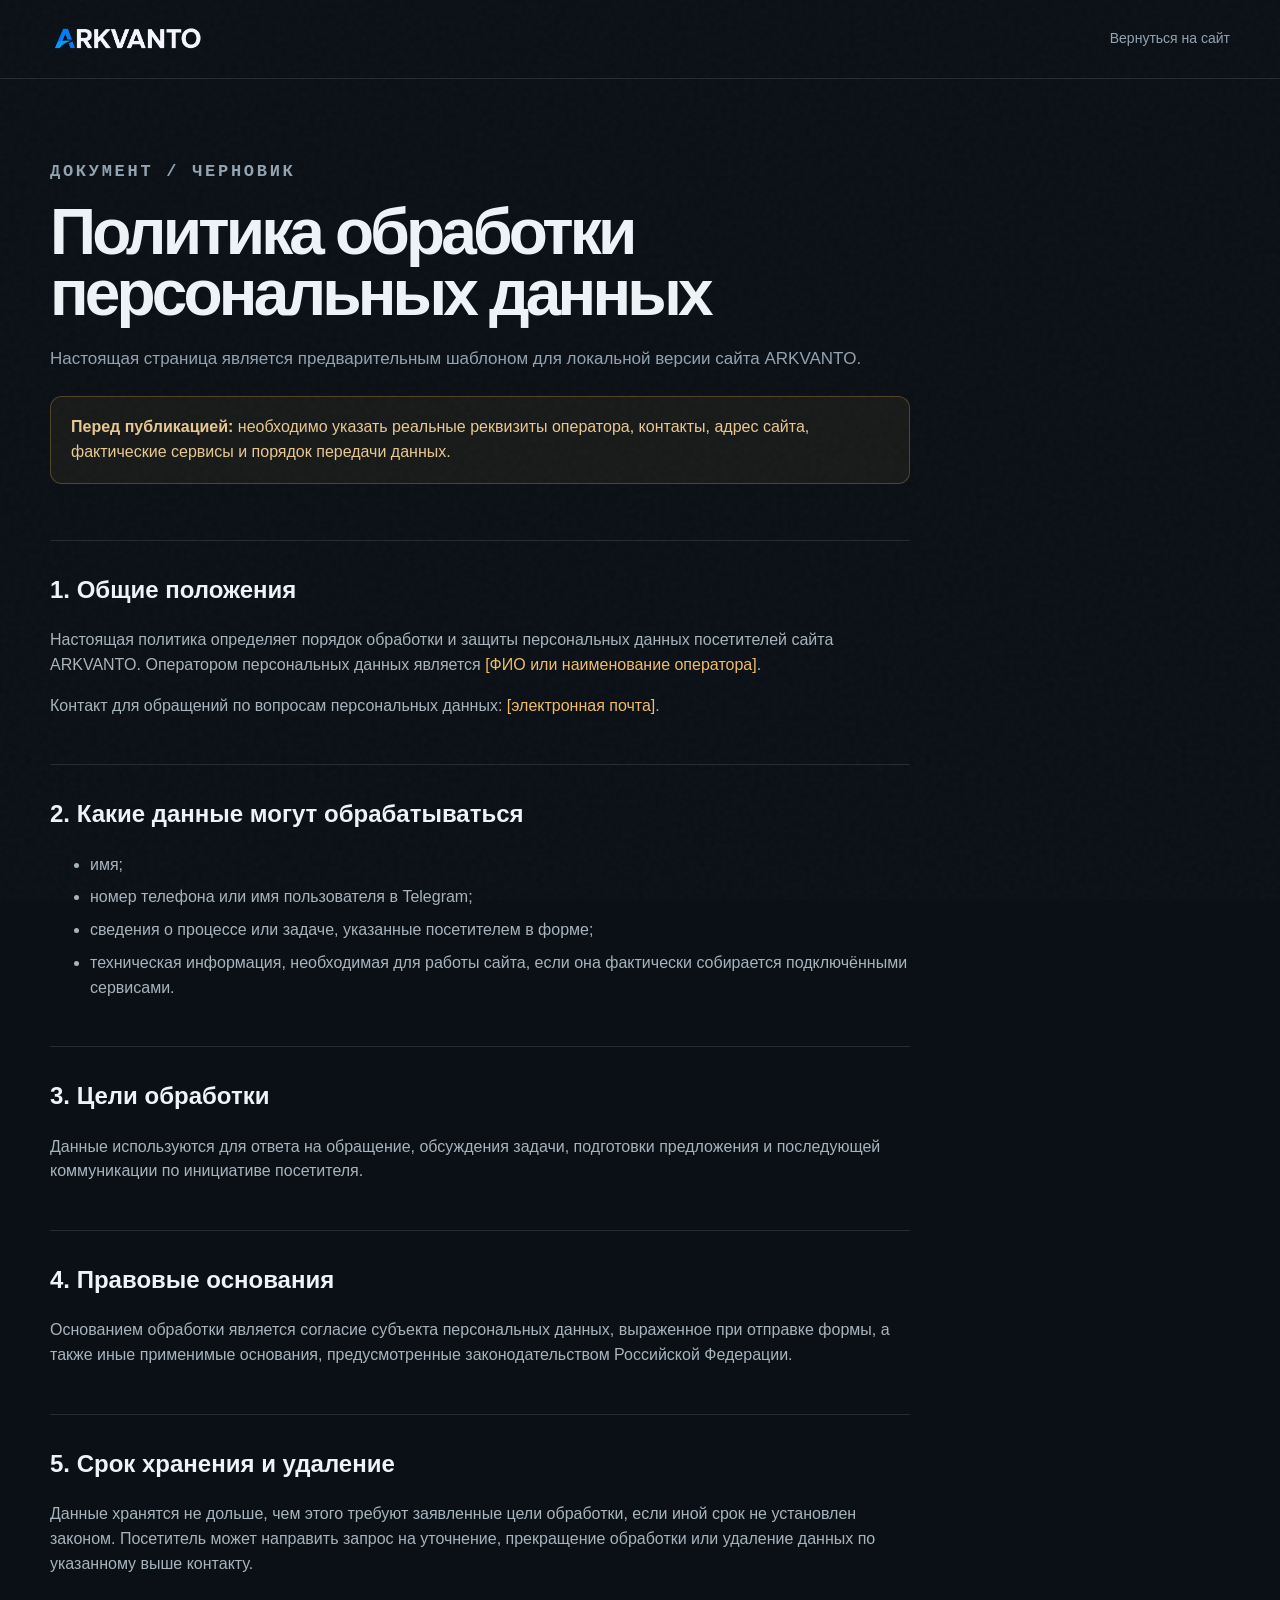
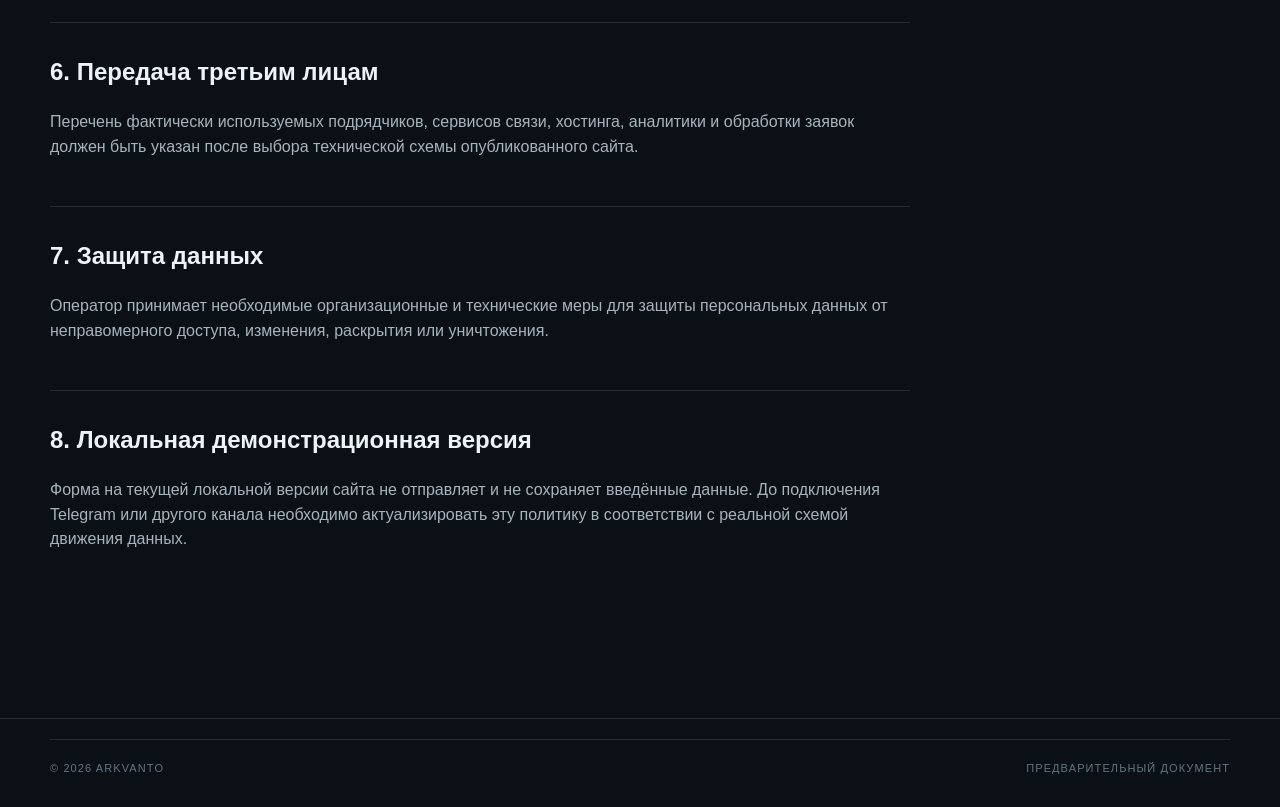
==== commit 212b38ef: "Use selected ARKVANTO logo variant" ====
--- a/privacy.html
+++ b/privacy.html
@@ -13,7 +13,7 @@
   <header class="privacy-header">
     <div class="shell header-inner">
       <a class="brand" href="index.html" aria-label="ARKVANTO — вернуться на главную">
-        <img class="brand-logo" src="arkvanto-logo-dark.png" alt="ARKVANTO" width="196" height="47">
+        <img class="brand-logo" src="arkvanto-logo-dark.png?v=2" alt="ARKVANTO" width="196" height="47">
       </a>
       <a class="back-link" href="index.html">Вернуться на сайт</a>
     </div>
